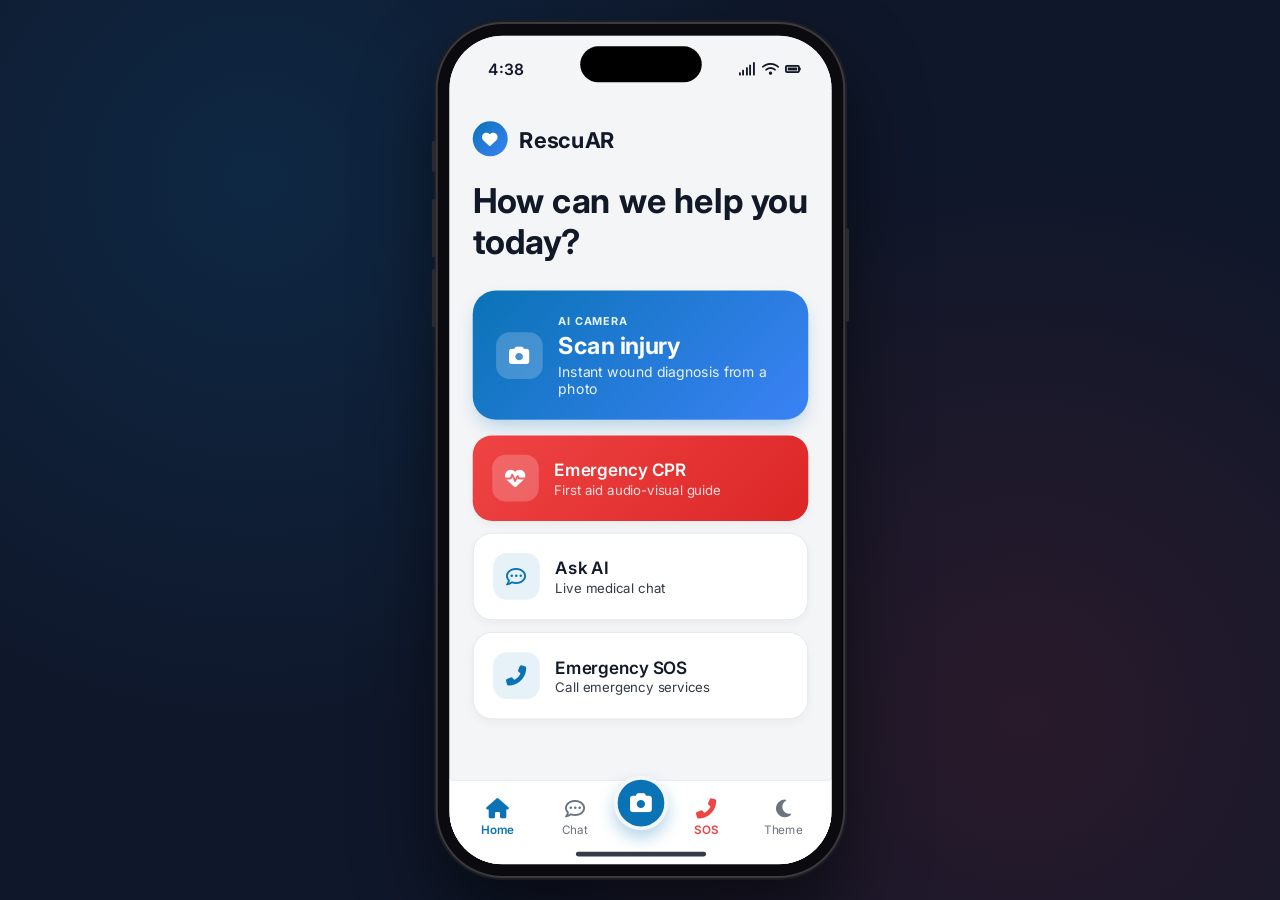
==== phone.html @ 4855b923 "Show the app inside an iPhone frame on desktop On desktop (>=1024px with a mouse) index.html redirec" ====
<!DOCTYPE html>
<html lang="en">
<head>
    <meta charset="UTF-8">
    <meta name="viewport" content="width=device-width, initial-scale=1.0">
    <title>RescuAR - AI First Aid</title>
    <script>
        // Desktop-only preview. On phones/tablets go straight to the real app.
        if (!window.matchMedia('(min-width: 1024px) and (hover: hover) and (pointer: fine)').matches) {
            location.replace('/');
        }
    </script>
    <link href="https://fonts.googleapis.com/css2?family=Inter:wght@400;500;600;700&display=swap" rel="stylesheet">
    <link rel="stylesheet" href="https://cdnjs.cloudflare.com/ajax/libs/font-awesome/6.4.0/css/all.min.css">
    <style>
        /* iPhone 15 Pro: 393 x 852 pt logical screen */
        :root {
            --screen-w: 393px;
            --screen-h: 852px;
            --bezel: 12px;
            --screen-radius: 55px;
            --status-h: 54px;
        }

        * {
            box-sizing: border-box;
            margin: 0;
            padding: 0;
        }

        html, body {
            height: 100%;
            overflow: hidden;
            font-family: 'Inter', sans-serif;
        }

        body {
            display: flex;
            align-items: center;
            justify-content: center;
            background:
                radial-gradient(circle at 20% 20%, rgba(10, 115, 182, 0.18), transparent 45%),
                radial-gradient(circle at 80% 80%, rgba(229, 46, 46, 0.12), transparent 45%),
                #0F172A;
        }

        .phone {
            position: relative;
            width: calc(var(--screen-w) + 2 * var(--bezel));
            height: calc(var(--screen-h) + 2 * var(--bezel));
            padding: var(--bezel);
            border-radius: calc(var(--screen-radius) + var(--bezel));
            background: #0B0B0F;
            box-shadow:
                0 0 0 2px #3A3A40,
                0 0 0 4px #1C1C21,
                0 40px 80px rgba(0, 0, 0, 0.55);
            transform-origin: center center;
            flex: none;
        }

        /* Side buttons */
        .btn {
            position: absolute;
            width: 4px;
            background: #2A2A30;
            border-radius: 2px;
        }
        .btn-action { left: -6px; top: 120px; height: 32px; }
        .btn-vol-up { left: -6px; top: 180px; height: 60px; }
        .btn-vol-down { left: -6px; top: 252px; height: 60px; }
        .btn-power { right: -6px; top: 210px; height: 96px; }

        .screen {
            position: relative;
            width: 100%;
            height: 100%;
            border-radius: var(--screen-radius);
            overflow: hidden;
            display: flex;
            flex-direction: column;
            background: #F4F5F7;
            /* Keep the rounded clip on the iframe in Safari */
            isolation: isolate;
        }

        .status-bar {
            height: var(--status-h);
            flex: none;
            display: flex;
            align-items: center;
            justify-content: space-between;
            padding: 14px 32px 0 40px;
            font-size: 16px;
            font-weight: 600;
            color: #111827;
            transition: background-color 0.3s ease, color 0.3s ease;
        }

        .status-icons {
            display: flex;
            gap: 6px;
            font-size: 14px;
        }

        .dynamic-island {
            position: absolute;
            top: 11px;
            left: 50%;
            transform: translateX(-50%);
            width: 125px;
            height: 37px;
            border-radius: 20px;
            background: #000;
            z-index: 2;
        }

        iframe {
            flex: 1;
            width: 100%;
            border: 0;
            display: block;
        }

        .home-indicator {
            position: absolute;
            bottom: 8px;
            left: 50%;
            transform: translateX(-50%);
            width: 134px;
            height: 5px;
            border-radius: 3px;
            background: #111827;
            opacity: 0.85;
            pointer-events: none;
            z-index: 2;
        }

        .dark .status-bar { color: #F9FAFB; }
        .dark .home-indicator { background: #F9FAFB; }
    </style>
</head>
<body>

<div class="phone" id="phone">
    <span class="btn btn-action"></span>
    <span class="btn btn-vol-up"></span>
    <span class="btn btn-vol-down"></span>
    <span class="btn btn-power"></span>

    <div class="screen" id="screen">
        <div class="dynamic-island"></div>
        <div class="status-bar" id="statusBar">
            <span id="clock">9:41</span>
            <span class="status-icons">
                <i class="fas fa-signal"></i>
                <i class="fas fa-wifi"></i>
                <i class="fas fa-battery-full"></i>
            </span>
        </div>
        <iframe id="app" src="/" title="RescuAR"
                allow="camera; microphone; autoplay; clipboard-write; fullscreen"></iframe>
        <div class="home-indicator"></div>
    </div>
</div>

<script>
    const phone = document.getElementById('phone');
    const screen = document.getElementById('screen');
    const statusBar = document.getElementById('statusBar');
    const frame = document.getElementById('app');

    // Scale the phone down on short screens so it always fits the window
    function fitPhone() {
        const margin = 48;
        const scale = Math.min(
            1,
            (window.innerHeight - margin) / phone.offsetHeight,
            (window.innerWidth - margin) / phone.offsetWidth
        );
        phone.style.transform = `scale(${scale})`;
    }
    window.addEventListener('resize', fitPhone);
    fitPhone();

    function updateClock() {
        const now = new Date();
        document.getElementById('clock').textContent =
            `${now.getHours()}:${String(now.getMinutes()).padStart(2, '0')}`;
    }
    updateClock();
    setInterval(updateClock, 15000);

    // Match the status bar to the app's theme (light/dark)
    function syncTheme() {
        const appBody = frame.contentDocument && frame.contentDocument.body;
        if (!appBody) return;
        // Read the theme variable, not background-color — that one is mid-transition here
        const bg = getComputedStyle(appBody).getPropertyValue('--bg-main').trim();
        statusBar.style.backgroundColor = bg;
        screen.style.backgroundColor = bg;  // no light seam when the phone is scaled
        screen.classList.toggle('dark', appBody.classList.contains('dark-mode'));
    }
    frame.addEventListener('load', () => {
        syncTheme();
        new MutationObserver(syncTheme).observe(frame.contentDocument.body, {
            attributes: true,
            attributeFilter: ['class'],
        });
    });
</script>

</body>
</html>
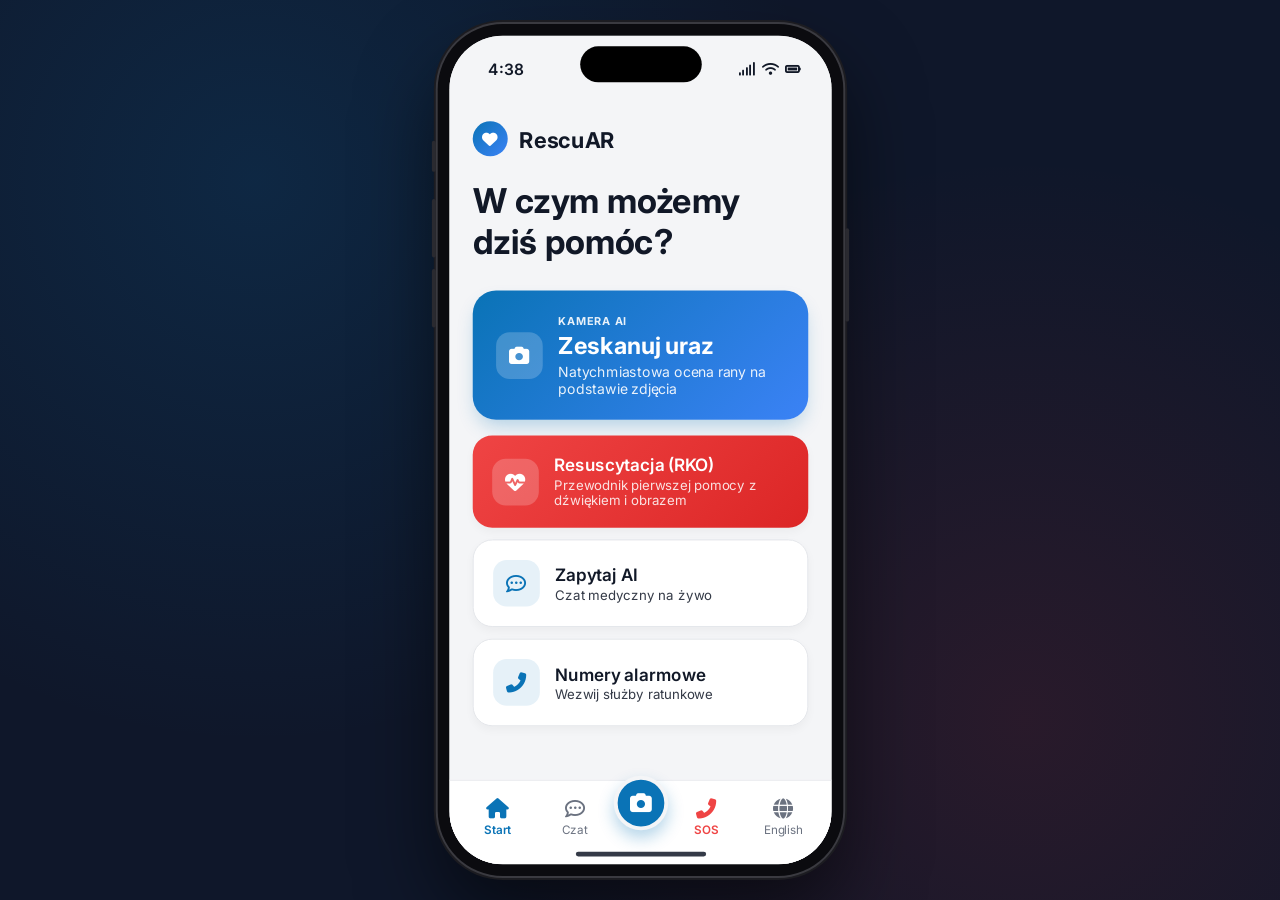
==== commit 71a5daec: "Add Polish version of the app (default) with an English switch - UI texts live in static/js/i18n.js;" ====
--- a/phone.html
+++ b/phone.html
@@ -1,9 +1,9 @@
 <!DOCTYPE html>
-<html lang="en">
+<html lang="pl">
 <head>
     <meta charset="UTF-8">
     <meta name="viewport" content="width=device-width, initial-scale=1.0">
-    <title>RescuAR - AI First Aid</title>
+    <title>RescuAR – Pierwsza pomoc z AI</title>
     <script>
         // Desktop-only preview. On phones/tablets go straight to the real app.
         if (!window.matchMedia('(min-width: 1024px) and (hover: hover) and (pointer: fine)').matches) {
@@ -201,12 +201,21 @@
         screen.style.backgroundColor = bg;  // no light seam when the phone is scaled
         screen.classList.toggle('dark', appBody.classList.contains('dark-mode'));
     }
+    // Keep the tab title in the app's language
+    function syncTitle() {
+        document.title = frame.contentDocument.title;
+    }
+
     frame.addEventListener('load', () => {
         syncTheme();
+        syncTitle();
         new MutationObserver(syncTheme).observe(frame.contentDocument.body, {
             attributes: true,
             attributeFilter: ['class'],
         });
+        new MutationObserver(syncTitle).observe(frame.contentDocument.querySelector('title'), {
+            childList: true,
+        });
     });
 </script>
 
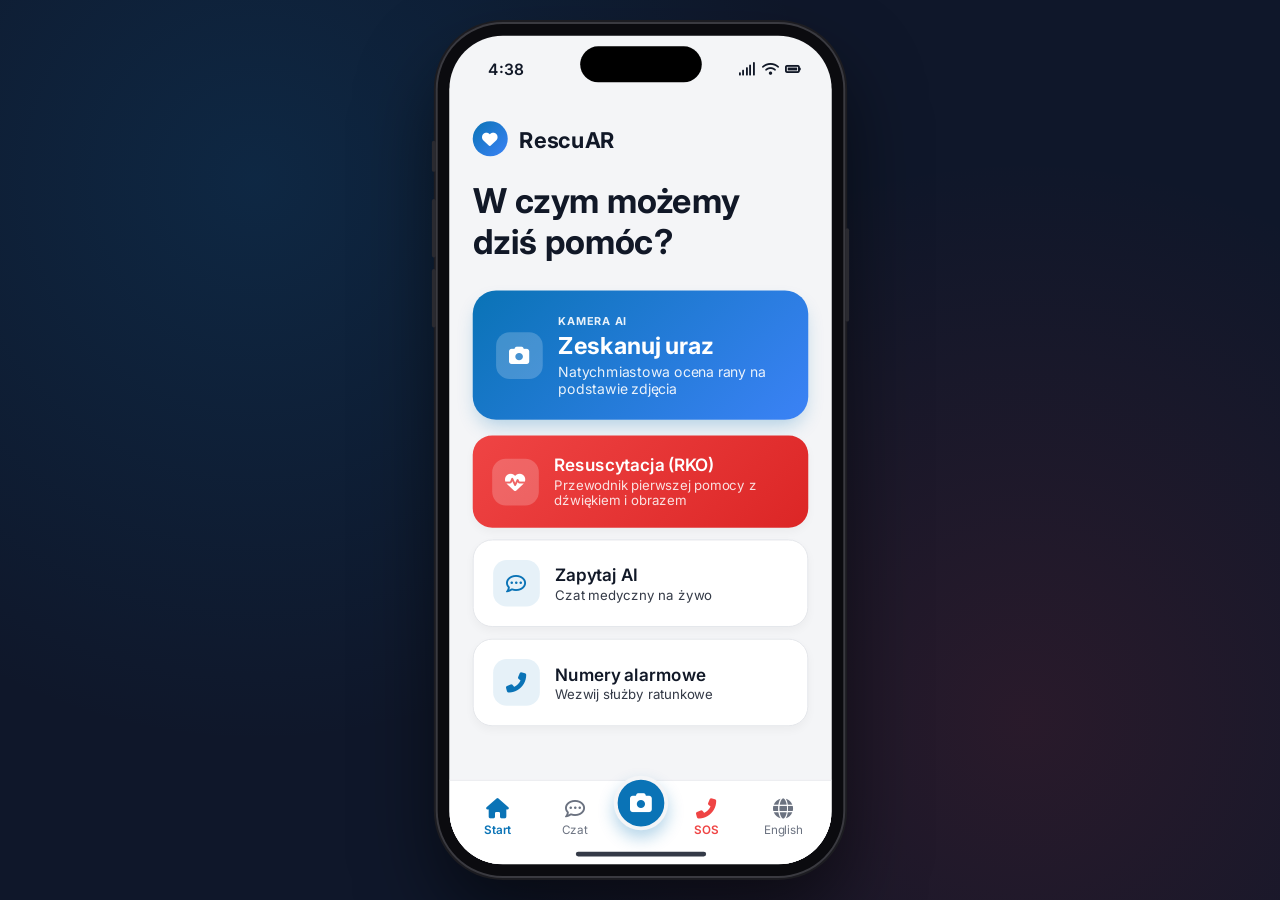
==== commit d0352303: "Remove unused files and the dark mode - index-old.html (old frontend, not served), scenarios.txt (su" ====
--- a/phone.html
+++ b/phone.html
@@ -79,7 +79,7 @@
             overflow: hidden;
             display: flex;
             flex-direction: column;
-            background: #F4F5F7;
+            background: #F4F5F7;  /* the app's --bg-main, so the status bar blends in */
             /* Keep the rounded clip on the iframe in Safari */
             isolation: isolate;
         }
@@ -94,7 +94,6 @@
             font-size: 16px;
             font-weight: 600;
             color: #111827;
-            transition: background-color 0.3s ease, color 0.3s ease;
         }
 
         .status-icons {
@@ -135,9 +134,6 @@
             pointer-events: none;
             z-index: 2;
         }
-
-        .dark .status-bar { color: #F9FAFB; }
-        .dark .home-indicator { background: #F9FAFB; }
     </style>
 </head>
 <body>
@@ -148,9 +144,9 @@
     <span class="btn btn-vol-down"></span>
     <span class="btn btn-power"></span>
 
-    <div class="screen" id="screen">
+    <div class="screen">
         <div class="dynamic-island"></div>
-        <div class="status-bar" id="statusBar">
+        <div class="status-bar">
             <span id="clock">9:41</span>
             <span class="status-icons">
                 <i class="fas fa-signal"></i>
@@ -166,8 +162,6 @@
 
 <script>
     const phone = document.getElementById('phone');
-    const screen = document.getElementById('screen');
-    const statusBar = document.getElementById('statusBar');
     const frame = document.getElementById('app');
 
     // Scale the phone down on short screens so it always fits the window
@@ -191,28 +185,13 @@
     updateClock();
     setInterval(updateClock, 15000);
 
-    // Match the status bar to the app's theme (light/dark)
-    function syncTheme() {
-        const appBody = frame.contentDocument && frame.contentDocument.body;
-        if (!appBody) return;
-        // Read the theme variable, not background-color — that one is mid-transition here
-        const bg = getComputedStyle(appBody).getPropertyValue('--bg-main').trim();
-        statusBar.style.backgroundColor = bg;
-        screen.style.backgroundColor = bg;  // no light seam when the phone is scaled
-        screen.classList.toggle('dark', appBody.classList.contains('dark-mode'));
-    }
     // Keep the tab title in the app's language
     function syncTitle() {
         document.title = frame.contentDocument.title;
     }
 
     frame.addEventListener('load', () => {
-        syncTheme();
         syncTitle();
-        new MutationObserver(syncTheme).observe(frame.contentDocument.body, {
-            attributes: true,
-            attributeFilter: ['class'],
-        });
         new MutationObserver(syncTitle).observe(frame.contentDocument.querySelector('title'), {
             childList: true,
         });
